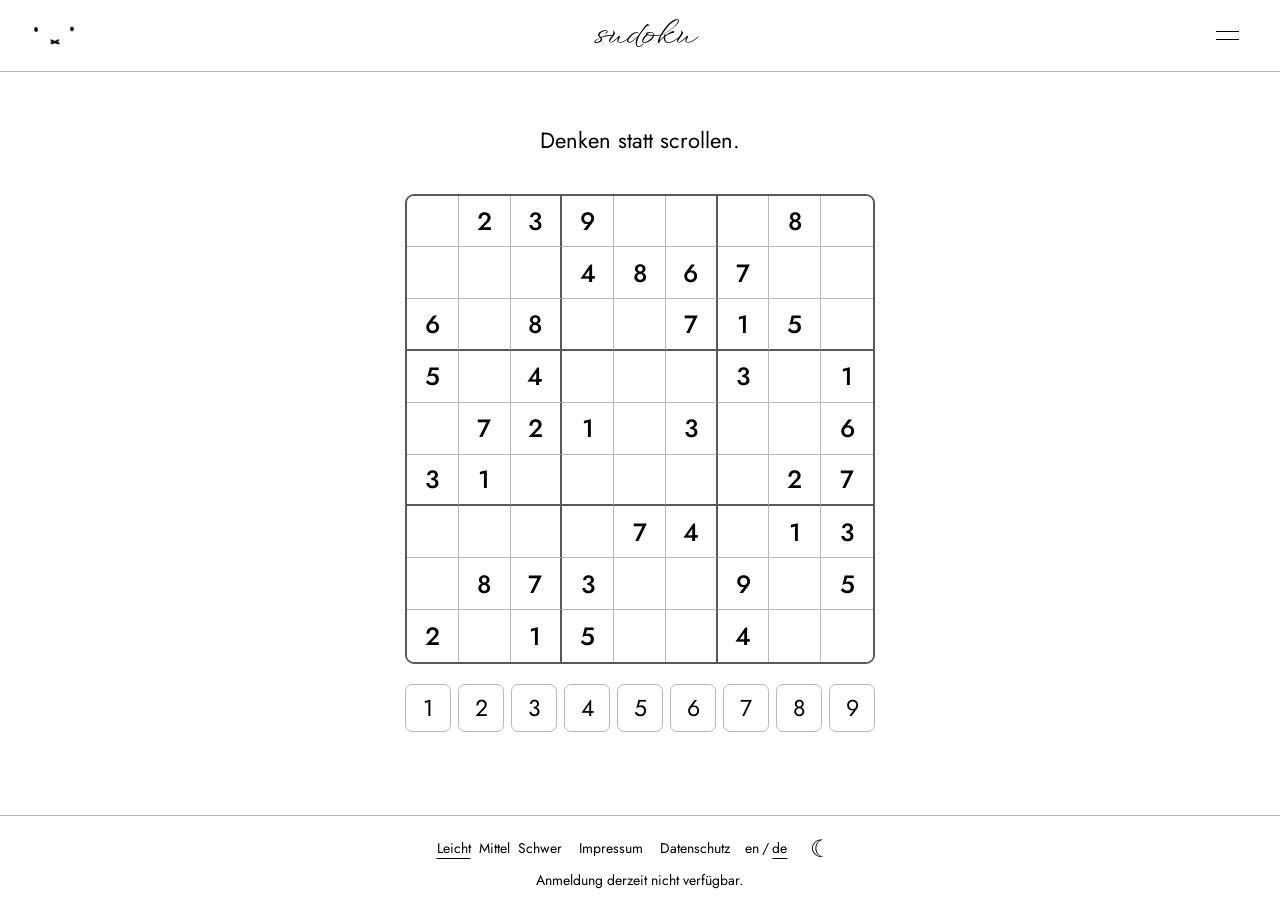
==== index.html @ aa3e5cc9 "Add Sudoku web app" ====
<!doctype html>
<html lang="de">
<head>
  <meta charset="UTF-8">
  <meta name="viewport" content="width=device-width, initial-scale=1">
  <meta name="theme-color" content="#fff">
  <meta name="description" content="Denken statt scrollen. Sudoku mit drei Schwierigkeitsstufen und automatischem Spielstand.">
  <title>Sudoku · Denken statt scrollen</title>

  <!-- Gespeicherte Farben vor dem Laden anzeigen: verhindert ein kurzes Aufblitzen. -->
  <script>
    try {
      document.documentElement.lang = localStorage.getItem('sudoku-language') === 'en' ? 'en' : 'de';
      document.documentElement.dataset.palette = localStorage.getItem('sudoku-palette') || 'mono';
      document.documentElement.dataset.theme = localStorage.getItem('sudoku-theme') ||
        (matchMedia('(prefers-color-scheme: dark)').matches ? 'dark' : 'light');
    } catch {
      // Die Seite funktioniert auch, wenn der Browser das Speichern blockiert.
    }
  </script>
  <link rel="stylesheet" href="style.css">
  <script src="app.js" defer></script>
  <script src="account.js" data-publishable-key="pk_test_d2FybS1wYW5kYS00MjY1LmNsZXJrLmFjY291bnRzLmRldiQ" defer></script>
</head>
<body>
  <!-- Kopfzeile: Logo links, Schriftzug mittig, Einstellungen rechts. -->
  <header>
    <a class="brand" href="./" data-label="home" aria-label="Sudoku Startseite">
      <span class="brand-icon">
        <img class="logo-light" src="assets/logo-light.png" alt="Hannah">
        <img class="logo-dark" src="assets/logo-dark.png" alt="Hannah">
      </span>
      <span class="brand-wordmark">sudoku</span>
    </a>

    <div class="header-actions">
      <button id="menu-toggle" class="menu-toggle" aria-label="Menü öffnen"
        aria-expanded="false" aria-controls="navigation">
        <span></span>
        <span></span>
      </button>

      <nav id="navigation" class="navigation" data-label="settings" aria-label="Spieleinstellungen" hidden>
        <div class="nav-group">
          <span class="nav-label" data-text="language">Sprache</span>
          <div class="languages" role="group" data-label="language" aria-label="Sprache">
            <button data-language="de" lang="de">Deutsch</button>
            <button data-language="en" lang="en">English</button>
          </div>
        </div>
        <div class="nav-group">
          <span class="nav-label" data-text="colors">Farbtheme</span>
          <!-- Die Farbpunkte werden aus der Liste in app.js erstellt. -->
          <div id="palettes" class="palettes" data-label="colors" aria-label="Farbtheme">
            <button type="button" class="theme-toggle" aria-label="Dunkelmodus einschalten" aria-pressed="false">
              <span aria-hidden="true">☾</span>
            </button>
          </div>
        </div>

        <div class="nav-group">
          <span class="nav-label" data-text="difficulty">Schwierigkeit</span>
          <div class="levels" data-label="difficulty" aria-label="Schwierigkeitsgrad">
            <button data-text="easy" data-level="easy">Leicht</button>
            <button data-text="medium" data-level="medium">Mittel</button>
            <button data-text="hard" data-level="hard">Schwer</button>
          </div>
        </div>
        <div class="nav-group" id="account" hidden>
          <span class="nav-label" data-text="account">Konto</span>
          <button id="account-sign-in" data-text="accountSignIn" type="button">Anmelden</button>
          <button id="account-sign-up" data-text="accountSignUp" type="button">Konto erstellen</button>
          <div class="languages" id="account-save-actions">
            <button id="account-save" data-text="accountSave" type="button">Speichern</button>
            <button id="account-load" data-text="accountLoad" type="button">Laden</button>
            <button id="account-sign-out" data-text="accountSignOut" type="button" hidden>Abmelden</button>
          </div>
          <p id="account-status" role="status"></p>
        </div>
        <div class="nav-group">
          <span class="nav-label" data-text="moreFromAshwite">Mehr von ashwite</span>
          <div class="languages creator-links">
            <a href="https://gitlab.com/ashwite">GitLab</a>
            <a href="https://github.com/ashwite">GitHub</a>
            <button type="button" disabled>Portfolio</button>
          </div>
        </div>
      </nav>
    </div>
  </header>

  <main>
    <section class="intro">
      <h1 data-text="headline">Denken statt scrollen.</h1>
    </section>
    <section class="game" data-label="game" aria-label="Sudoku-Spiel">
      <!-- JavaScript ergänzt hier die 81 Felder und die neun Zahlentasten. -->
      <div class="board-wrap">
        <div id="board" role="group" data-label="board" aria-label="Sudoku-Raster"></div>
      </div>
      <div id="numbers" data-label="numbers" aria-label="Zahlen eingeben"></div>
      <!-- Meldungen sind hörbar für Screenreader, aber nicht sichtbar. -->
      <p id="message" class="sr-only" role="status" aria-live="polite"></p>
    </section>
  </main>
  <footer class="site-footer">
    <div class="footer-links">
      <button id="footer-sign-in" type="button" data-text="accountSignIn" hidden>Anmelden</button>
      <button id="footer-save" type="button" data-text="accountSave" hidden>Speichern</button>
      <button id="footer-load" type="button" data-text="accountLoad" hidden>Laden</button>
      <div class="levels footer-levels" role="group" data-label="difficulty" aria-label="Schwierigkeitsgrad">
        <button type="button" data-text="easy" data-level="easy">Leicht</button>
        <button type="button" data-text="medium" data-level="medium">Mittel</button>
        <button type="button" data-text="hard" data-level="hard">Schwer</button>
      </div>
      <nav aria-label="Rechtliche Informationen" data-label="legalNav">
        <a href="impressum.html" data-text="imprint">Impressum</a>
        <a href="datenschutz.html" data-text="privacy">Datenschutz</a>
      </nav>
    </div>
    <span id="footer-account-status" role="status"></span>
    <div class="footer-controls">
      <div class="languages footer-languages" role="group" data-label="language" aria-label="Sprache">
        <button type="button" data-language="en" lang="en" aria-label="English">en</button>
        <span aria-hidden="true">/</span>
        <button type="button" data-language="de" lang="de" aria-label="Deutsch">de</button>
      </div>
      <button id="theme" class="theme-toggle" aria-label="Dunkelmodus einschalten" aria-pressed="false">
        <span aria-hidden="true">☾</span>
      </button>
    </div>
  </footer>
</body>
</html>
---- style.css ----
@import url('https://fonts.googleapis.com/css2?family=WindSong:wght@400&family=Jost:wght@400;500;600&display=swap');

/* 1. Farbpaare: dunkel und hell gehören immer zu einem Theme. */
:root { --palette-dark: #000; --palette-light: #fff; }
html[data-palette="garden"] { --palette-dark: #141c14; --palette-light: #f6bdd7; }
html[data-palette="rose"] { --palette-dark: #3b090b; --palette-light: #fa5c5c; }
html[data-palette="pink"] { --palette-dark: #330c15; --palette-light: #ffe0f0; }
html[data-palette="blue"] { --palette-dark: #0a0f36; --palette-light: #7077a1; }
html[data-palette="green"] { --palette-dark: #0e2111; --palette-light: #dcefcf; }
html[data-palette="lavender"] { --palette-dark: #1a0e21; --palette-light: #ebe1ff; }
html[data-palette="sunshine"] { --palette-dark: #703a03; --palette-light: #fff0a6; }
html[data-palette="sand"] { --palette-dark: #261c12; --palette-light: #f0e2cc; }

/* Hell-/Dunkelmodus tauscht nur Hintergrund und Schriftfarbe. */
:root {
  color-scheme: light;
  --bg: var(--palette-light);
  --ink: var(--palette-dark);
  --line: color-mix(in srgb, var(--ink) 28%, var(--bg));
  --strong-line: color-mix(in srgb, var(--ink) 65%, var(--bg));
  --related: color-mix(in srgb, var(--ink) 6%, var(--bg));
  --same: color-mix(in srgb, var(--ink) 12%, var(--bg));
  --selected: color-mix(in srgb, var(--ink) 20%, var(--bg));
}
html[data-theme="dark"] {
  color-scheme: dark;
  --bg: var(--palette-dark);
  --ink: var(--palette-light);
}

/* 2. Grundgestaltung und Tastatur-Fokus. */
* { box-sizing: border-box; }
body { margin: 0; background: var(--bg); color: var(--ink); font-family: 'Jost', sans-serif; }
button { font: inherit; color: inherit; cursor: pointer; background: var(--bg); }
button, a { -webkit-tap-highlight-color: transparent; }
button:focus-visible, a:focus-visible { outline: 2px solid var(--ink); outline-offset: 3px; }

/* 3. Kopfzeile. Die hohe Ebene hält das Menü über den Animationen. */
header {
  position: relative;
  z-index: 50;
  display: flex;
  align-items: center;
  justify-content: space-between;
  width: 100%;
  max-width: 1320px;
  height: 72px;
  flex-shrink: 0;
  margin: 0 auto;
  padding: 0 32px;
  border-bottom: 1px solid var(--line);
}
.brand { display: inline-flex; align-items: center; color: var(--ink); text-decoration: none; }
.brand-icon { display: inline-flex; width: 44px; height: 27px; }
.brand-icon img { width: 100%; height: 100%; object-fit: contain; }
.logo-dark { display: none; }
html[data-theme="dark"] .logo-light { display: none; }
html[data-theme="dark"] .logo-dark { display: block; }
.brand-wordmark {
  position: absolute;
  top: 50%;
  left: 50%;
  transform: translate(-50%, -50%);
  font: 400 34px 'WindSong', cursive;
  white-space: nowrap;
}
.header-actions { position: relative; }
.menu-toggle {
  display: flex;
  flex-direction: column;
  align-items: center;
  justify-content: center;
  gap: 7px;
  width: 42px;
  height: 42px;
  padding: 0;
  border: 0;
  background: transparent;
}
.menu-toggle span { width: 23px; height: 1px; background: var(--ink); transition: transform .18s; }
.menu-toggle[aria-expanded="true"] span:first-child { transform: translateY(4px) rotate(45deg); }
.menu-toggle[aria-expanded="true"] span:last-child { transform: translateY(-4px) rotate(-45deg); }

/* 4. Ausklappbare Navigation mit Farbpunkten. */
.navigation {
  position: absolute;
  top: 51px;
  right: 0;
  z-index: 20;
  width: 280px;
  max-height: calc(100dvh - 90px);
  overflow-y: auto;
  padding: 24px;
  border: 1px solid var(--line);
  border-radius: 9px;
  background: var(--bg);
  box-shadow: 0 12px 30px #00000018;
}
.navigation[hidden],
#account button[hidden],
#account-save-actions[hidden],
#account[hidden] { display: none; }
#account { gap: 8px; }
#account .nav-label { margin-bottom: 4px; }
#account button:disabled { opacity: .55; cursor: wait; }
#account-status { margin: 0; font-size: 14px; }
#footer-account-status:empty, #account-status:empty { display: none; }
.nav-group { display: flex; flex-direction: column; align-items: flex-start; gap: 13px; }
.nav-group + .nav-group { margin-top: 24px; padding-top: 22px; border-top: 1px solid var(--line); }
.nav-label { font-size: 12px; letter-spacing: 1.3px; text-transform: uppercase; }
.theme-toggle { display: grid; place-items: center; width: 44px; height: 44px; padding: 0; border: 0; font-size: 24px; }
.levels { display: flex; justify-content: space-between; gap: 8px; width: 100%; }
.levels button { padding: 8px 6px; border: 0; font-size: 15px; }
.levels .active { text-decoration: underline; text-underline-offset: 5px; }
.palettes { display: flex; flex-wrap: wrap; gap: 12px; }
.palettes .theme-toggle { width: 36px; height: 36px; font-size: 22px; }
.palette-choice {
  display: flex;
  align-items: center;
  justify-content: center;
  width: 36px;
  height: 36px;
  padding: 4px;
  border: 1px solid transparent;
  border-radius: 50%;
}
.palette-choice[aria-pressed="true"] { border-color: var(--ink); }
.palette-choice:hover { outline: 1px solid var(--line); }
.palette-swatch { width: 26px; height: 26px; border: 1px solid var(--line); border-radius: 50%; background: var(--swatch-light); }
html[data-theme="dark"] .palette-swatch { background: var(--swatch-dark); }

/* 5. Spielfläche: 9 Spalten, dickere Linien trennen die 3×3-Blöcke. */
main {
  position: relative;
  z-index: 0;
  display: flex;
  flex-direction: column;
  align-items: center;
  gap: 34px;
  width: 100%;
  max-width: 650px;
  margin: 42px auto 65px;
  padding: 0 30px;
}
.intro { width: 100%; text-align: center; }
h1 { margin: 12px 0 4px; font-size: 22px; line-height: 1.35; font-weight: 400; }
.game { width: 100%; max-width: 470px; }
.board-wrap { overflow: hidden; border: 2px solid var(--strong-line); border-radius: 9px; }
#board { display: grid; grid-template-columns: repeat(9, 1fr); background: var(--bg); }
.cell {
  aspect-ratio: 1;
  padding: 0;
  border: 0;
  border-right: 1px solid var(--line);
  border-bottom: 1px solid var(--line);
  background: transparent;
  font-size: 25px;
  font-weight: 400;
}
.cell.given { font-weight: 500; }
.cell:nth-child(3n) { border-right: 2px solid var(--strong-line); }
.cell:nth-child(9n) { border-right: 0; }
.cell:nth-child(n+19):nth-child(-n+27),
.cell:nth-child(n+46):nth-child(-n+54) { border-bottom: 2px solid var(--strong-line); }
.cell:nth-child(n+73) { border-bottom: 0; }
.cell.related { background: var(--related); }
.cell.same { background: var(--same); }
.cell.selected { background: var(--selected); box-shadow: inset 0 0 0 2px var(--ink); }
#numbers { display: grid; grid-template-columns: repeat(9, 1fr); gap: 7px; margin-top: 20px; }
#numbers button { height: 48px; border: 1px solid var(--line); border-radius: 7px; font-size: 23px; }
#numbers button:hover { outline: 1px solid var(--ink); outline-offset: -1px; }

/* Meldungen bleiben für Screenreader erreichbar, ohne sichtbare Begleittexte. */
.sr-only {
  position: absolute;
  width: 1px;
  height: 1px;
  padding: 0;
  margin: -1px;
  overflow: hidden;
  clip: rect(0, 0, 0, 0);
  white-space: nowrap;
  border: 0;
}

/* 6. Kleine Bildschirme: schmalere Abstände und kleinere Zahlen. */
@media (max-width: 700px) {
  header { height: 64px; padding: 0 20px; }
  .brand-wordmark { font-size: 31px; }
  .navigation { top: 47px; width: 260px; }
  main { max-width: 510px; gap: 25px; margin: 25px auto 30px; padding: 0 20px; }
  .intro { text-align: left; }
  h1 { font-size: 20px; margin: 8px 0 0; }
  .cell { font-size: 22px; }
  #numbers { gap: 5px; }
  #numbers button { height: 44px; font-size: 21px; }
}

/* 7. Animationen nur aktivieren, wenn keine reduzierte Bewegung gewünscht ist. */
@media (prefers-reduced-motion: no-preference) {
  header { animation: header-arrive .65s ease-out both; }
  .intro { animation: content-arrive .8s cubic-bezier(.2,.7,.3,1) .12s both; }
  .scroll-reveal { opacity: 0; transform: translateY(24px); transition: opacity .8s ease, transform .8s cubic-bezier(.2,.7,.3,1); }
  .scroll-reveal.is-visible { opacity: 1; transform: translateY(0); }
  .navigation:not([hidden]) { animation: nav-arrive .22s ease-out both; transform-origin: top right; }
  #numbers button { transition: transform .18s ease; }
  #numbers button:active { transform: scale(.92); }
}
@keyframes header-arrive {
  from { opacity: 0; transform: translateY(-10px); }
  to { opacity: 1; transform: translateY(0); }
}
@keyframes content-arrive {
  from { opacity: 0; transform: translateY(15px); }
  to { opacity: 1; transform: translateY(0); }
}
@keyframes nav-arrive {
  from { opacity: 0; transform: translateY(-7px) scale(.98); }
  to { opacity: 1; transform: translateY(0) scale(1); }
}

/* Sprachwahl: die aktive Sprache wird wie die Schwierigkeit unterstrichen. */
.languages { display: flex; gap: 20px; }
.languages button,
.creator-links a,
#account button { padding: 8px 0; border: 0; font-size: 15px; }
.languages button[aria-pressed="true"] { text-decoration: underline; text-underline-offset: 5px; }

.creator-links { flex-wrap: wrap; }
.creator-links a { color: inherit; text-decoration: none; }
.creator-links a:hover { text-decoration: underline; text-underline-offset: 5px; }
.creator-links button:disabled { opacity: .55; cursor: default; }

body { min-height: 100dvh; display: flex; flex-direction: column; }
.site-footer {
  display: grid;
  grid-template-columns: auto auto;
  justify-content: center;
  align-items: center;
  column-gap: min(1.2vw, 16px);
  margin-top: auto;
  padding: 10px min(2vw, 40px);
  border-top: 1px solid var(--line);
  font-size: min(2.4vw, 14px);
}
.footer-links, .site-footer nav {
  display: flex;
  align-items: center;
  gap: min(1.35vw, 20px);
  white-space: nowrap;
}
.footer-links > button { border: 0; padding: 8px 0; }
.footer-levels { width: auto; gap: min(1vw, 8px); }
.site-footer a { color: inherit; text-decoration: none; }
.legal-page a { color: inherit; text-underline-offset: 4px; }
.footer-controls { grid-column: 2; grid-row: 1; display: flex; align-items: center; gap: min(1vw, 12px); }
.footer-languages { align-items: center; gap: min(.4vw, 3px); }
.footer-languages button, .footer-levels button { min-height: 44px; padding-inline: 0; font-size: inherit; }
.site-footer .theme-toggle { width: min(7vw, 44px); font-size: min(4vw, 24px); }
#footer-account-status { grid-column: 1 / -1; grid-row: 2; text-align: center; }
.legal-page {
  display: block;
  width: min(640px, calc(100% - 32px));
  margin: 48px auto;
}
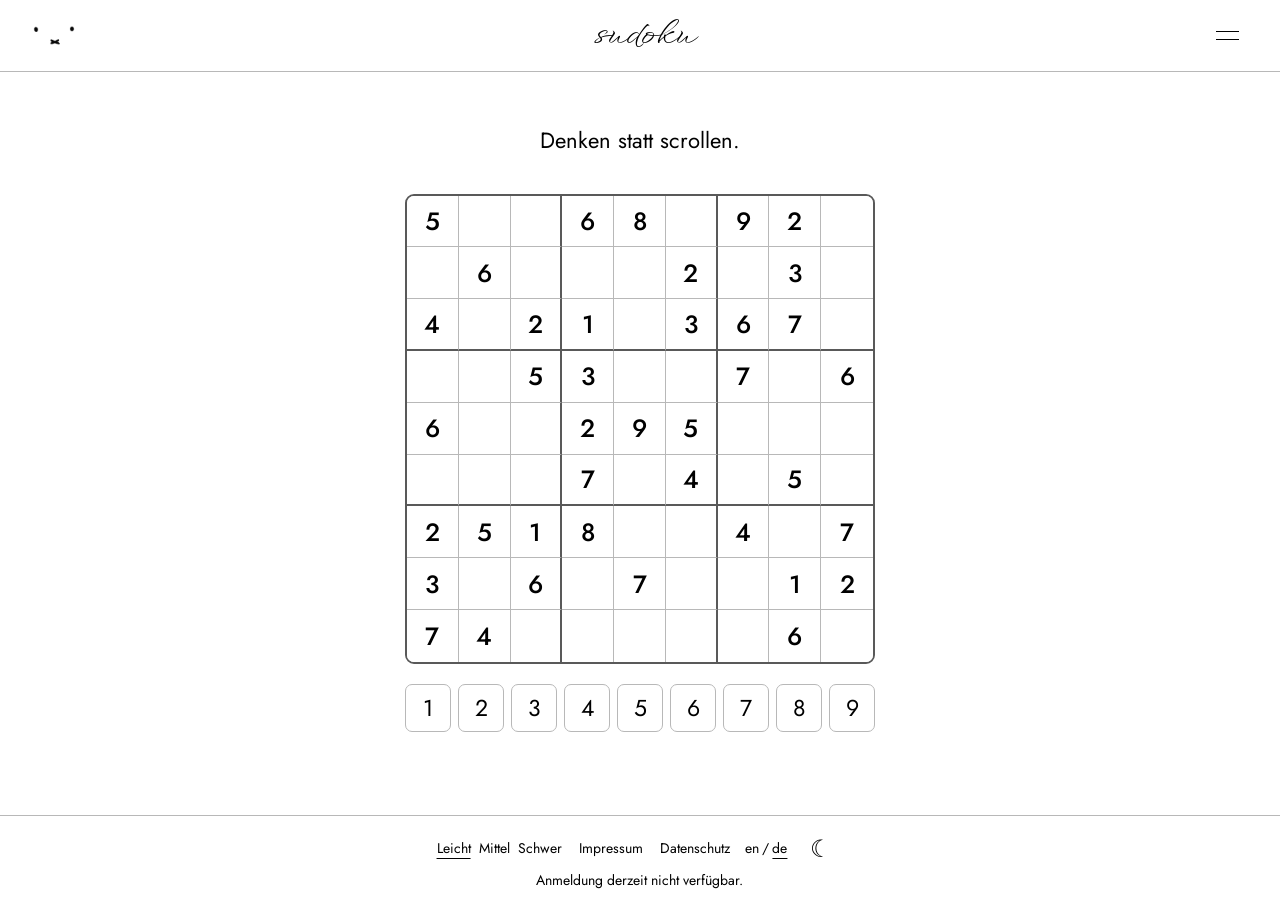
==== commit d332c4bc: "Version Sudoku page assets" ====
--- a/index.html
+++ b/index.html
@@ -18,9 +18,9 @@
       // Die Seite funktioniert auch, wenn der Browser das Speichern blockiert.
     }
   </script>
-  <link rel="stylesheet" href="style.css">
-  <script src="app.js" defer></script>
-  <script src="account.js" data-publishable-key="pk_test_d2FybS1wYW5kYS00MjY1LmNsZXJrLmFjY291bnRzLmRldiQ" defer></script>
+  <link rel="stylesheet" href="style.css?v=0.1">
+  <script src="app.js?v=0.1" defer></script>
+  <script src="account.js?v=0.1" data-publishable-key="pk_test_d2FybS1wYW5kYS00MjY1LmNsZXJrLmFjY291bnRzLmRldiQ" defer></script>
 </head>
 <body>
   <!-- Kopfzeile: Logo links, Schriftzug mittig, Einstellungen rechts. -->
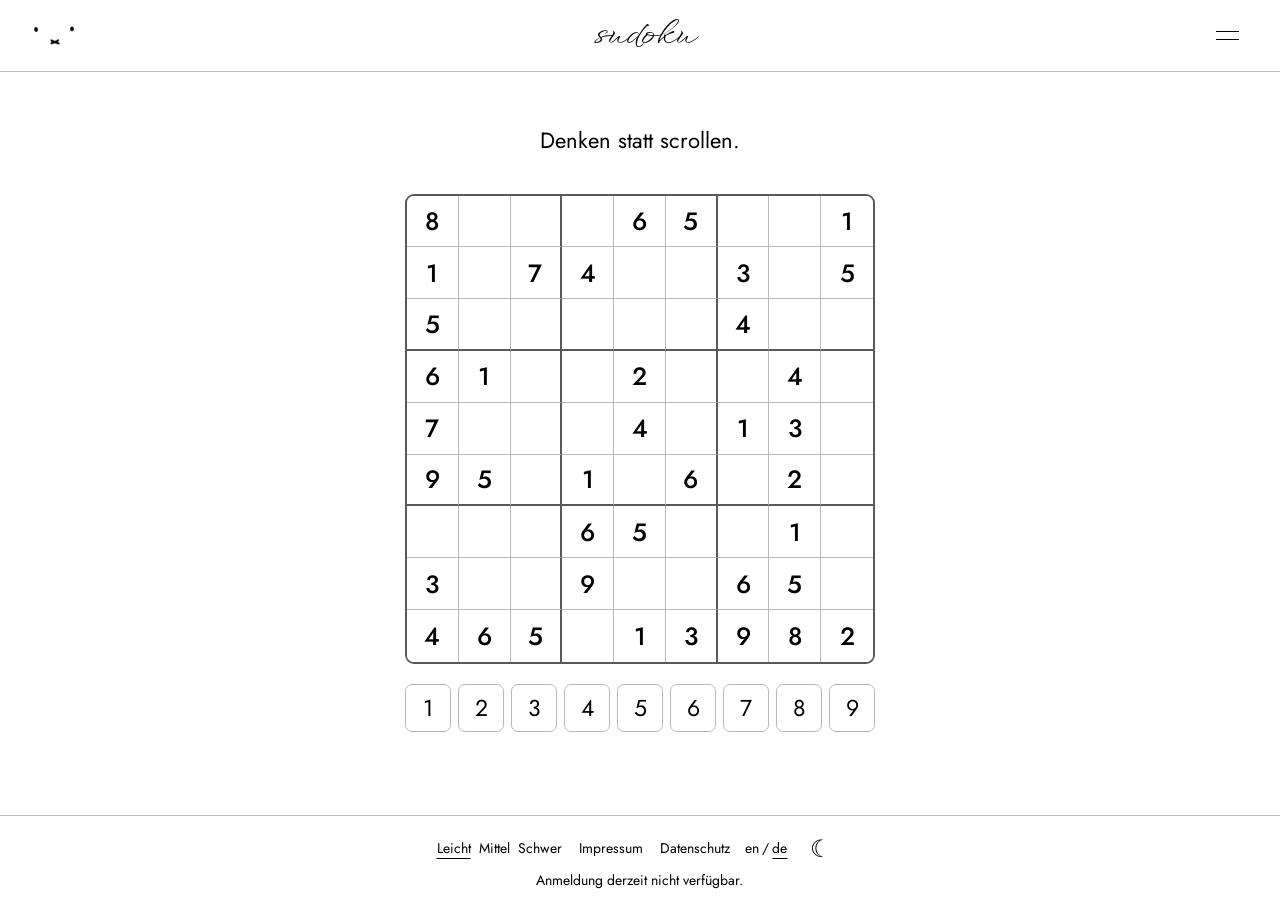
==== commit 1a82f1d4: "Add Sudoku favicon" ====
--- a/index.html
+++ b/index.html
@@ -5,6 +5,7 @@
   <meta name="viewport" content="width=device-width, initial-scale=1">
   <meta name="theme-color" content="#fff">
   <meta name="description" content="Denken statt scrollen. Sudoku mit drei Schwierigkeitsstufen und automatischem Spielstand.">
+  <link rel="icon" type="image/png" href="assets/joint.png">
   <title>Sudoku · Denken statt scrollen</title>
 
   <!-- Gespeicherte Farben vor dem Laden anzeigen: verhindert ein kurzes Aufblitzen. -->
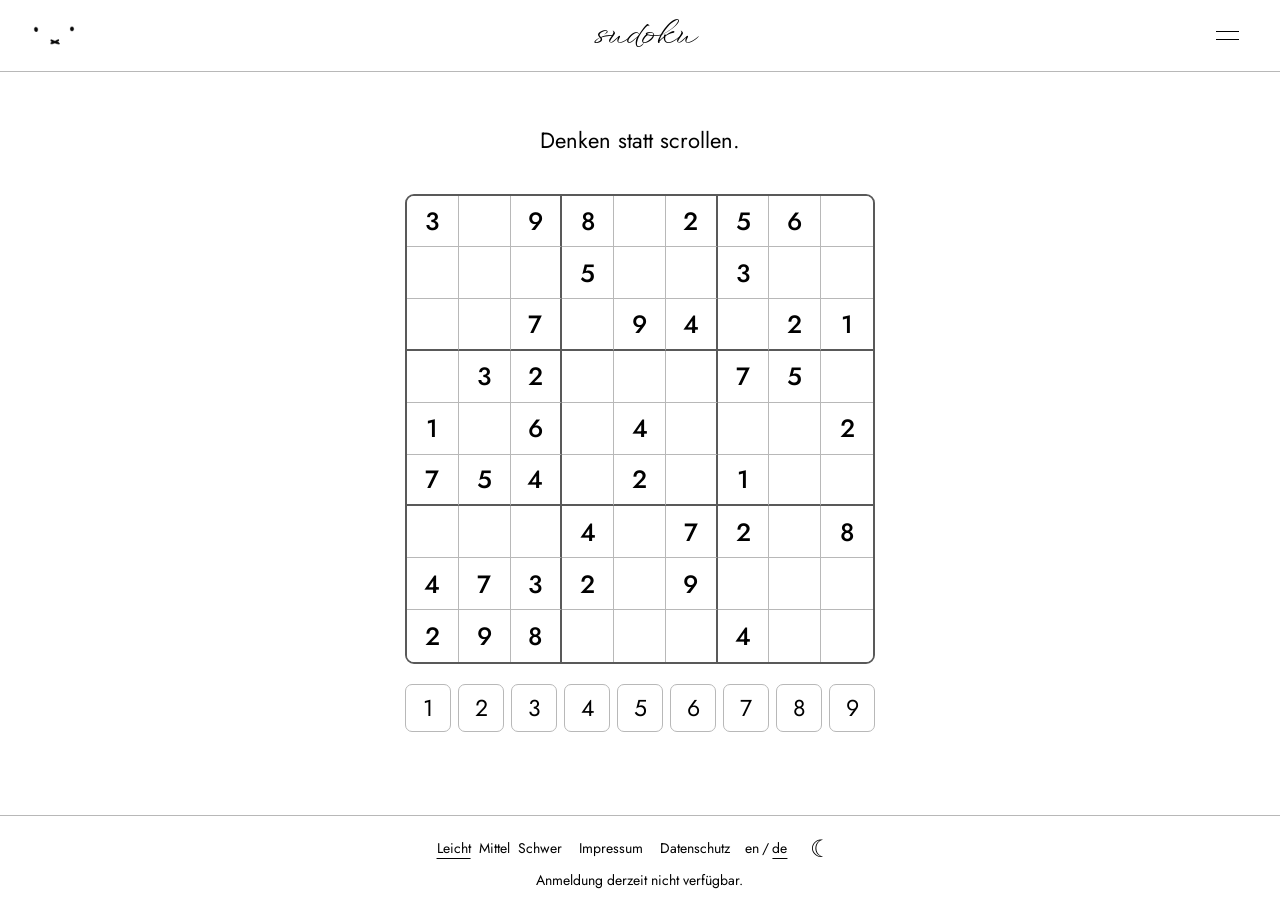
==== commit 1db6efcd: "Use transparent rabbit favicon" ====
--- a/index.html
+++ b/index.html
@@ -5,7 +5,7 @@
   <meta name="viewport" content="width=device-width, initial-scale=1">
   <meta name="theme-color" content="#fff">
   <meta name="description" content="Denken statt scrollen. Sudoku mit drei Schwierigkeitsstufen und automatischem Spielstand.">
-  <link rel="icon" type="image/png" href="assets/joint.png">
+  <link rel="icon" type="image/png" href="assets/rabbit.png">
   <title>Sudoku · Denken statt scrollen</title>
 
   <!-- Gespeicherte Farben vor dem Laden anzeigen: verhindert ein kurzes Aufblitzen. -->
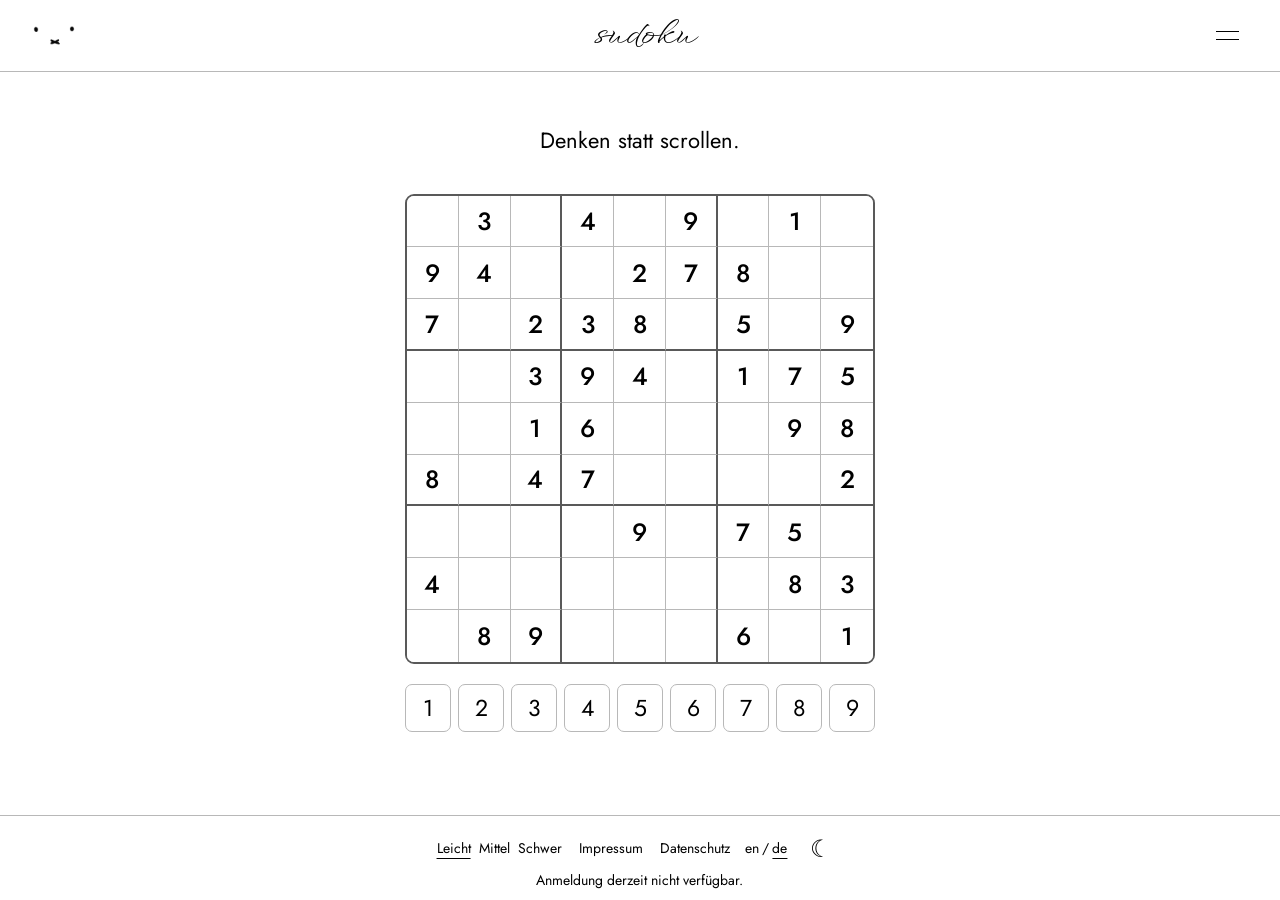
==== commit 3543dc86: "Use white rabbit favicon" ====
--- a/index.html
+++ b/index.html
@@ -5,7 +5,7 @@
   <meta name="viewport" content="width=device-width, initial-scale=1">
   <meta name="theme-color" content="#fff">
   <meta name="description" content="Denken statt scrollen. Sudoku mit drei Schwierigkeitsstufen und automatischem Spielstand.">
-  <link rel="icon" type="image/png" href="assets/rabbit.png">
+  <link rel="icon" type="image/png" href="assets/white-rabbit.png">
   <title>Sudoku · Denken statt scrollen</title>
 
   <!-- Gespeicherte Farben vor dem Laden anzeigen: verhindert ein kurzes Aufblitzen. -->
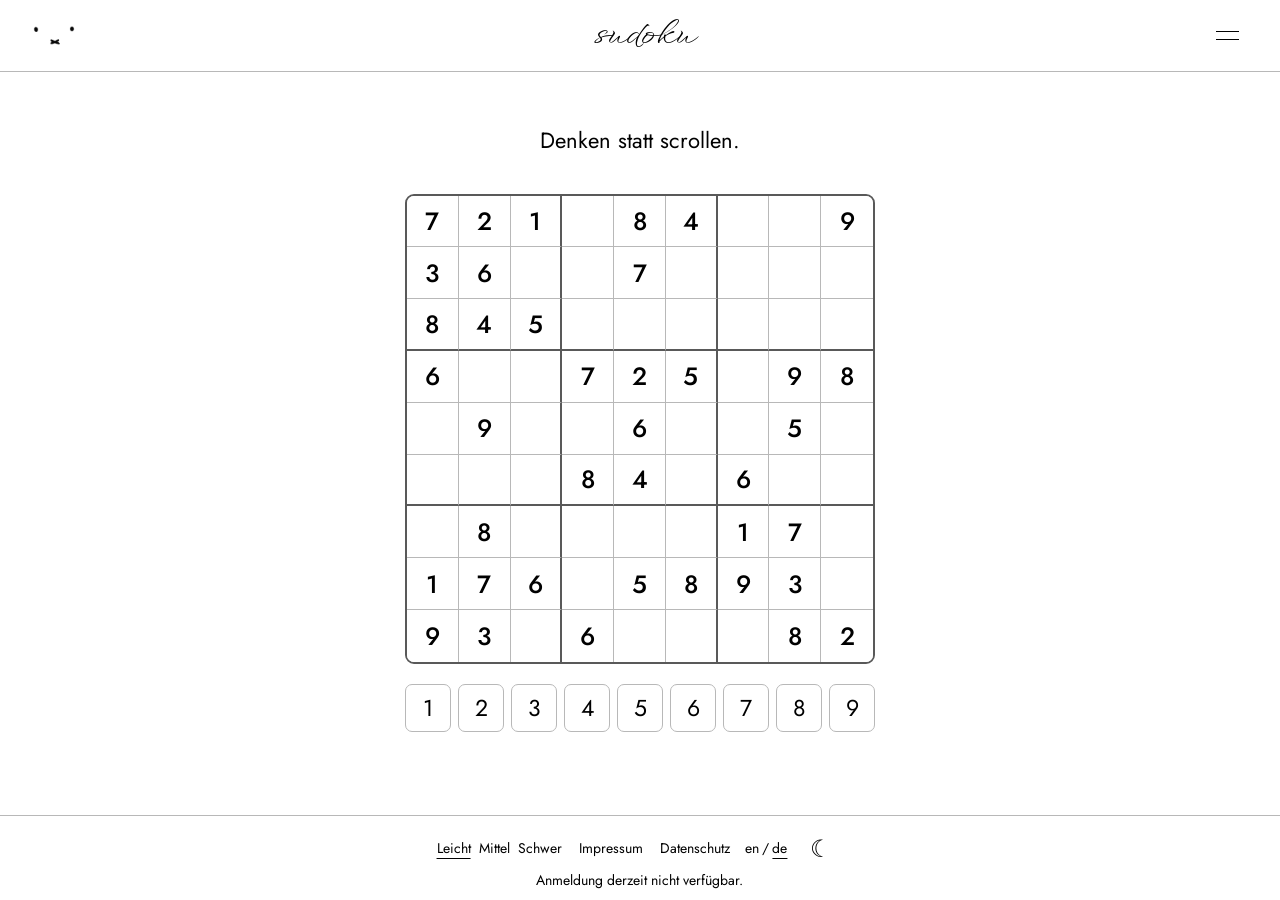
==== commit 820b14d9: "Serve a dedicated 32px rabbit favicon" ====
--- a/index.html
+++ b/index.html
@@ -5,7 +5,7 @@
   <meta name="viewport" content="width=device-width, initial-scale=1">
   <meta name="theme-color" content="#fff">
   <meta name="description" content="Denken statt scrollen. Sudoku mit drei Schwierigkeitsstufen und automatischem Spielstand.">
-  <link rel="icon" type="image/png" href="assets/white-rabbit.png">
+  <link rel="icon" type="image/png" sizes="32x32" href="assets/rabbit-tab-32.png">
   <title>Sudoku · Denken statt scrollen</title>
 
   <!-- Gespeicherte Farben vor dem Laden anzeigen: verhindert ein kurzes Aufblitzen. -->
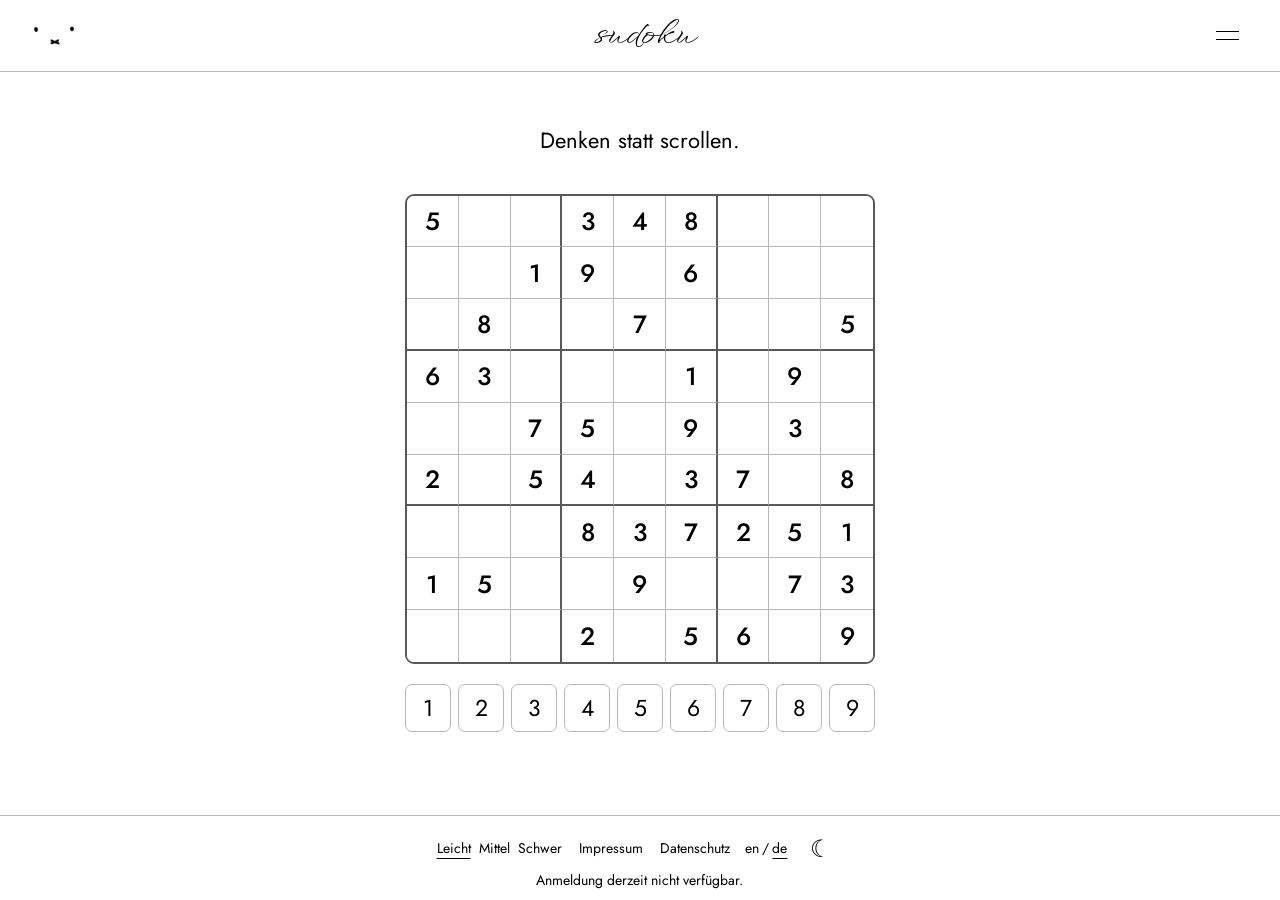
==== commit 6f081f71: "Name the Sudoku favicon Miffy" ====
--- a/index.html
+++ b/index.html
@@ -5,7 +5,7 @@
   <meta name="viewport" content="width=device-width, initial-scale=1">
   <meta name="theme-color" content="#fff">
   <meta name="description" content="Denken statt scrollen. Sudoku mit drei Schwierigkeitsstufen und automatischem Spielstand.">
-  <link rel="icon" type="image/png" sizes="32x32" href="assets/rabbit-tab-32.png">
+  <link rel="icon" type="image/png" sizes="32x32" href="assets/miffy-32.png">
   <title>Sudoku · Denken statt scrollen</title>
 
   <!-- Gespeicherte Farben vor dem Laden anzeigen: verhindert ein kurzes Aufblitzen. -->
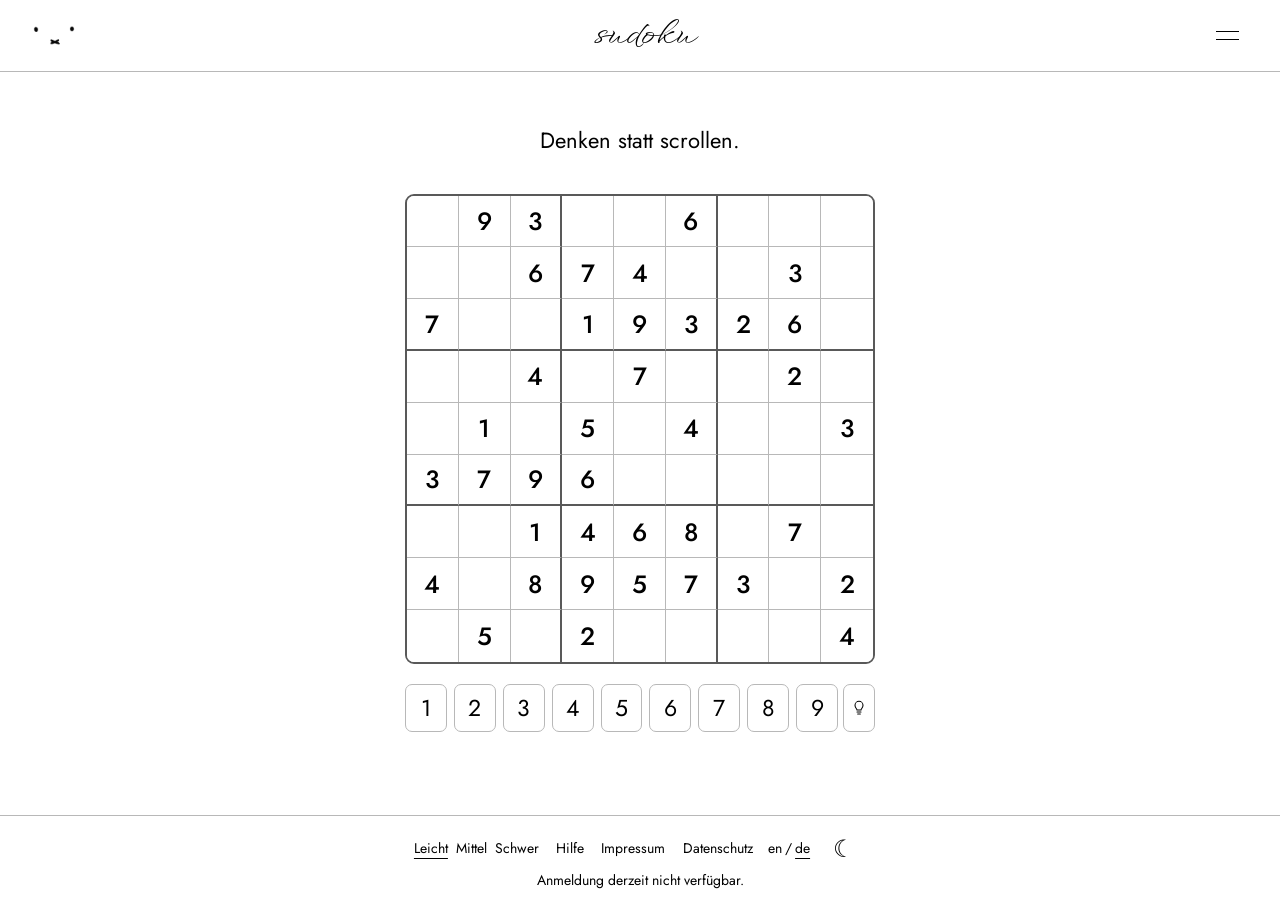
==== commit 755cb5d9: "Add Sudoku hints, help and account settings" ====
--- a/index.html
+++ b/index.html
@@ -19,9 +19,9 @@
       // Die Seite funktioniert auch, wenn der Browser das Speichern blockiert.
     }
   </script>
-  <link rel="stylesheet" href="style.css?v=0.1">
-  <script src="app.js?v=0.1" defer></script>
-  <script src="account.js?v=0.1" data-publishable-key="pk_test_d2FybS1wYW5kYS00MjY1LmNsZXJrLmFjY291bnRzLmRldiQ" defer></script>
+  <link rel="stylesheet" href="style.css?v=0.3">
+  <script src="app.js?v=0.5" defer></script>
+  <script src="account.js?v=0.5" data-publishable-key="pk_test_d2FybS1wYW5kYS00MjY1LmNsZXJrLmFjY291bnRzLmRldiQ" defer></script>
 </head>
 <body>
   <!-- Kopfzeile: Logo links, Schriftzug mittig, Einstellungen rechts. -->
@@ -71,11 +71,12 @@
           <span class="nav-label" data-text="account">Konto</span>
           <button id="account-sign-in" data-text="accountSignIn" type="button">Anmelden</button>
           <button id="account-sign-up" data-text="accountSignUp" type="button">Konto erstellen</button>
-          <div class="languages" id="account-save-actions">
+          <div class="languages">
             <button id="account-save" data-text="accountSave" type="button">Speichern</button>
             <button id="account-load" data-text="accountLoad" type="button">Laden</button>
             <button id="account-sign-out" data-text="accountSignOut" type="button" hidden>Abmelden</button>
           </div>
+          <button id="account-profile" type="button" data-text="accountManage" hidden>Konto verwalten</button>
           <p id="account-status" role="status"></p>
         </div>
         <div class="nav-group">
@@ -99,7 +100,15 @@
       <div class="board-wrap">
         <div id="board" role="group" data-label="board" aria-label="Sudoku-Raster"></div>
       </div>
-      <div id="numbers" data-label="numbers" aria-label="Zahlen eingeben"></div>
+      <div class="number-row">
+        <div id="numbers" data-label="numbers" aria-label="Zahlen eingeben"></div>
+        <button id="hint-button" type="button" data-label="hint" aria-label="Hinweis">
+          <svg viewBox="0 0 24 24" width="16" height="16" fill="none" stroke="currentColor" stroke-width="1.6" stroke-linecap="round" aria-hidden="true">
+            <path d="M9 18h6m-5 3h4m-5-6c0-2-3-3-3-7a6 6 0 0 1 12 0c0 4-3 5-3 7z"/>
+          </svg>
+        </button>
+      </div>
+      <p id="hint-message" role="status"></p>
       <!-- Meldungen sind hörbar für Screenreader, aber nicht sichtbar. -->
       <p id="message" class="sr-only" role="status" aria-live="polite"></p>
     </section>
@@ -107,6 +116,7 @@
   <footer class="site-footer">
     <div class="footer-links">
       <button id="footer-sign-in" type="button" data-text="accountSignIn" hidden>Anmelden</button>
+      <button id="footer-profile" type="button" data-text="accountManage" hidden>Konto verwalten</button>
       <button id="footer-save" type="button" data-text="accountSave" hidden>Speichern</button>
       <button id="footer-load" type="button" data-text="accountLoad" hidden>Laden</button>
       <div class="levels footer-levels" role="group" data-label="difficulty" aria-label="Schwierigkeitsgrad">
@@ -114,7 +124,8 @@
         <button type="button" data-text="medium" data-level="medium">Mittel</button>
         <button type="button" data-text="hard" data-level="hard">Schwer</button>
       </div>
-      <nav aria-label="Rechtliche Informationen" data-label="legalNav">
+      <nav aria-label="Hilfe und rechtliche Informationen" data-label="legalNav">
+        <a href="hilfe.html" data-text="help">Hilfe</a>
         <a href="impressum.html" data-text="imprint">Impressum</a>
         <a href="datenschutz.html" data-text="privacy">Datenschutz</a>
       </nav>
--- a/style.css
+++ b/style.css
@@ -98,7 +98,6 @@
 }
 .navigation[hidden],
 #account button[hidden],
-#account-save-actions[hidden],
 #account[hidden] { display: none; }
 #account { gap: 8px; }
 #account .nav-label { margin-bottom: 4px; }
@@ -158,6 +157,7 @@
   font-weight: 400;
 }
 .cell.given { font-weight: 500; }
+.cell.incorrect { text-decoration: underline wavy; text-underline-offset: 3px; }
 .cell:nth-child(3n) { border-right: 2px solid var(--strong-line); }
 .cell:nth-child(9n) { border-right: 0; }
 .cell:nth-child(n+19):nth-child(-n+27),
@@ -166,9 +166,10 @@
 .cell.related { background: var(--related); }
 .cell.same { background: var(--same); }
 .cell.selected { background: var(--selected); box-shadow: inset 0 0 0 2px var(--ink); }
-#numbers { display: grid; grid-template-columns: repeat(9, 1fr); gap: 7px; margin-top: 20px; }
-#numbers button { height: 48px; border: 1px solid var(--line); border-radius: 7px; font-size: 23px; }
-#numbers button:hover { outline: 1px solid var(--ink); outline-offset: -1px; }
+#numbers { display: grid; grid-template-columns: repeat(9, minmax(0, 1fr)); gap: 7px; }
+#numbers button, #hint-button { height: 48px; border: 1px solid var(--line); border-radius: 7px; }
+#numbers button { padding-inline: 0; font-size: 23px; }
+#numbers button:hover, #hint-button:enabled:hover { outline: 1px solid var(--ink); outline-offset: -1px; }
 
 /* Meldungen bleiben für Screenreader erreichbar, ohne sichtbare Begleittexte. */
 .sr-only {
@@ -193,7 +194,8 @@
   h1 { font-size: 20px; margin: 8px 0 0; }
   .cell { font-size: 22px; }
   #numbers { gap: 5px; }
-  #numbers button { height: 44px; font-size: 21px; }
+  #numbers button, #hint-button { height: 44px; }
+  #numbers button { font-size: 21px; }
 }
 
 /* 7. Animationen nur aktivieren, wenn keine reduzierte Bewegung gewünscht ist. */
@@ -264,3 +266,11 @@
   margin: 48px auto;
 }
 
+html:lang(de) .help-en,
+html:lang(en) .help-de { display: none; }
+
+.number-row { display: grid; grid-template-columns: minmax(0, 1fr) auto; align-items: center; gap: 5px; margin-top: 20px; }
+#hint-button { display: grid; place-items: center; width: 32px; padding: 0; }
+#hint-button:disabled { opacity: .55; cursor: default; }
+#hint-message { margin: 8px 0 0; font-size: 14px; text-align: center; }
+#hint-message:empty { margin: 0; }
